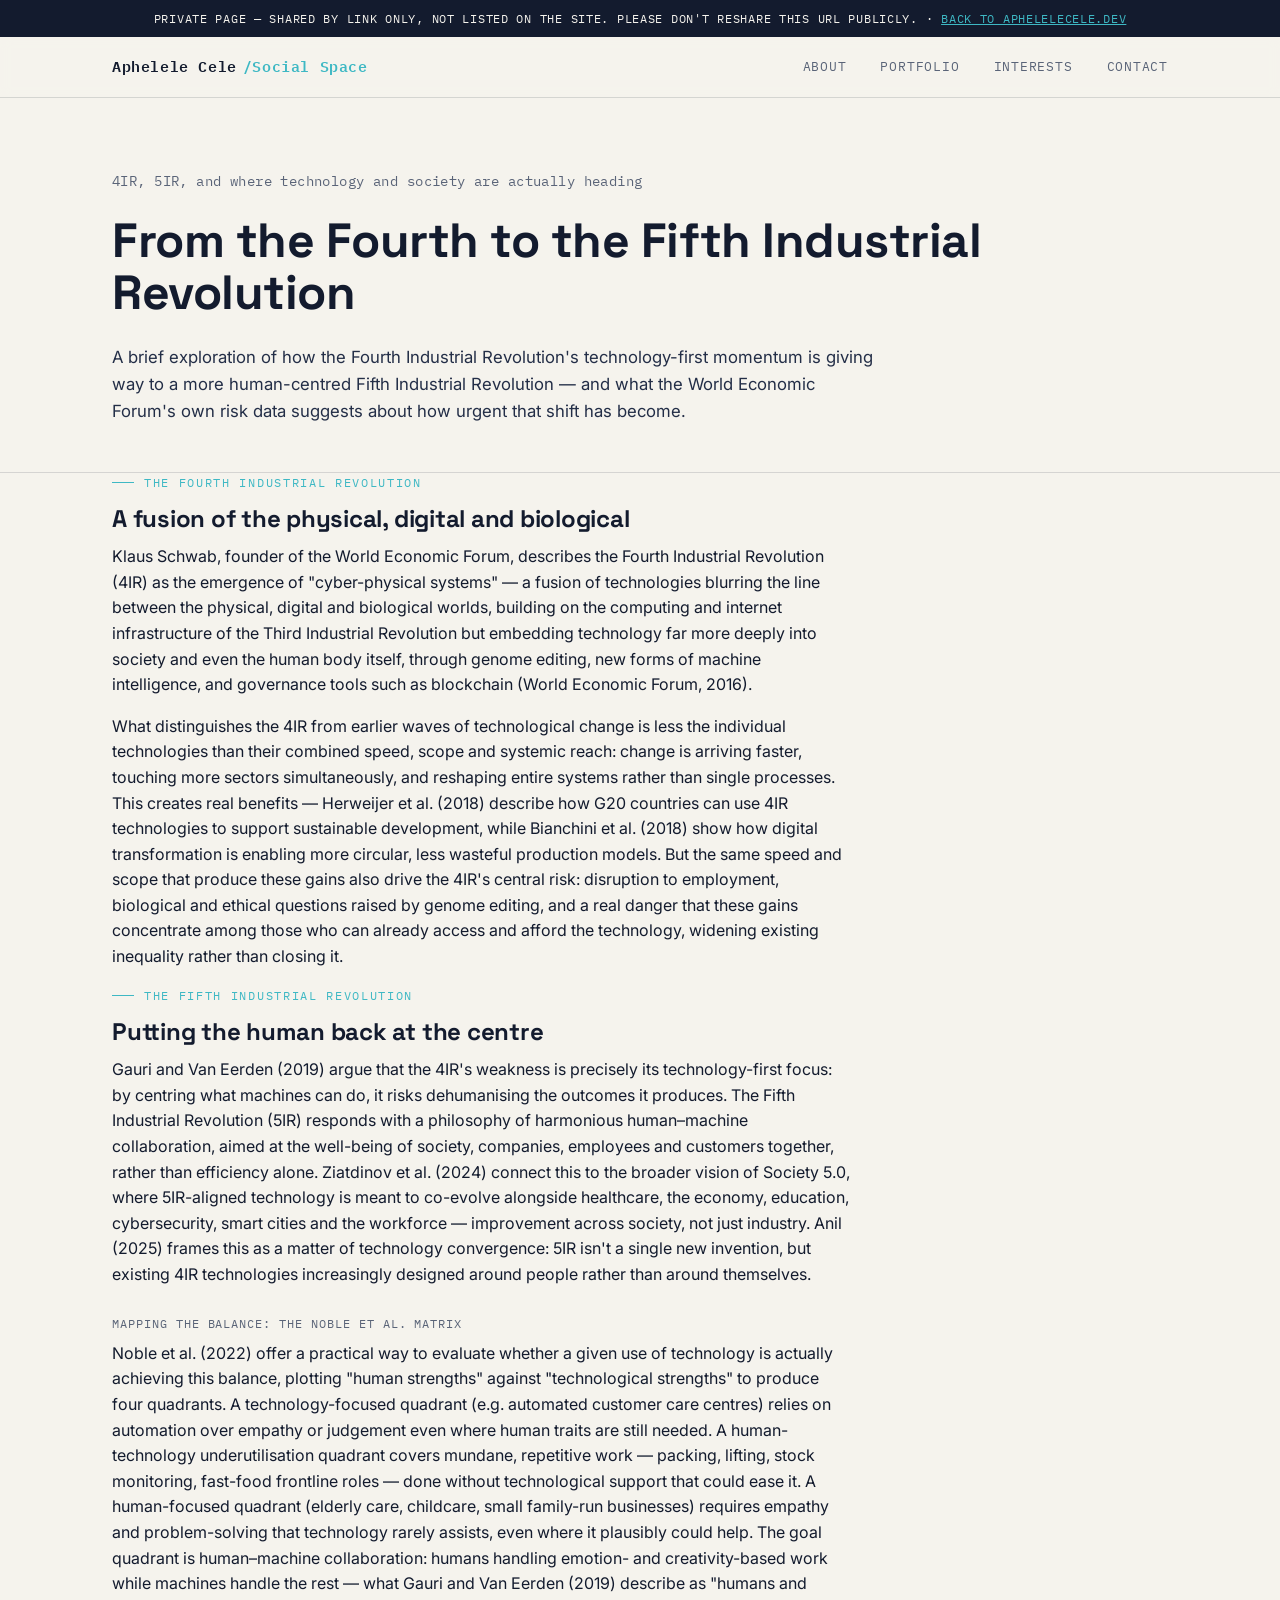
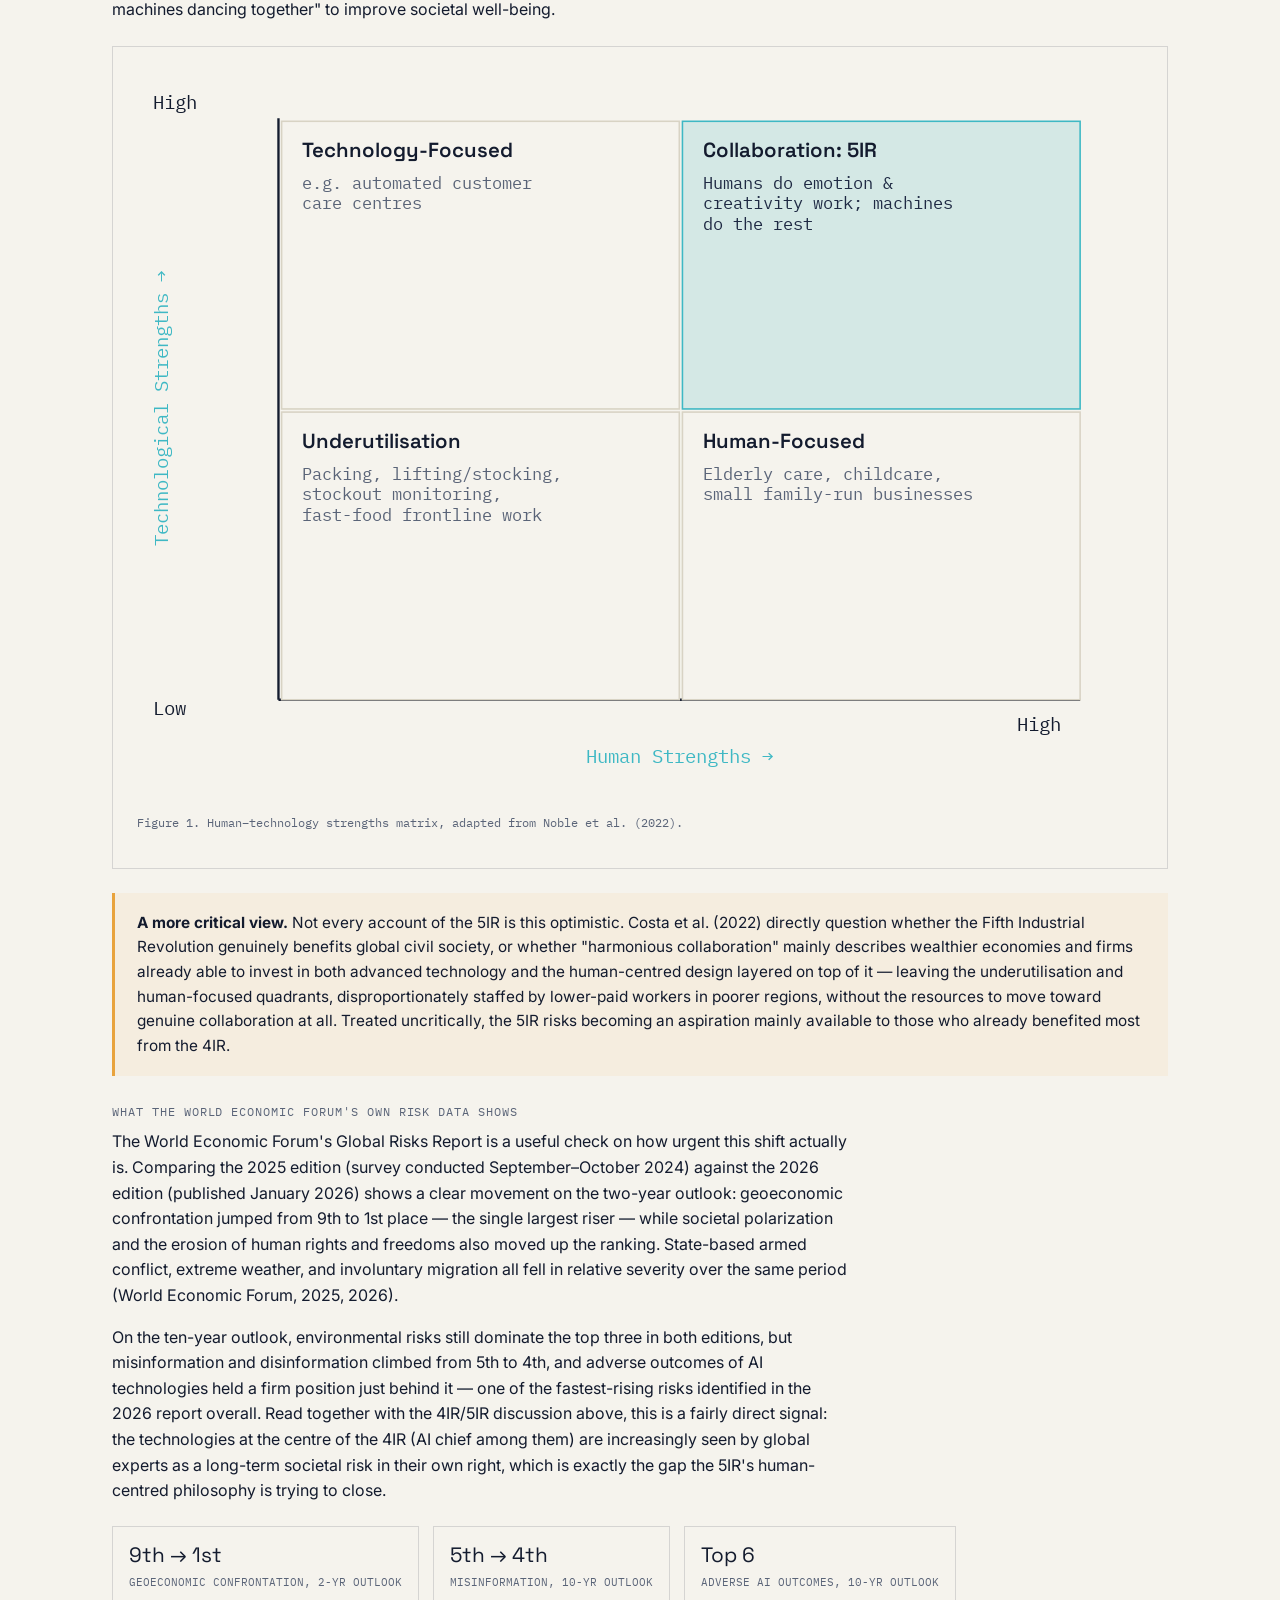
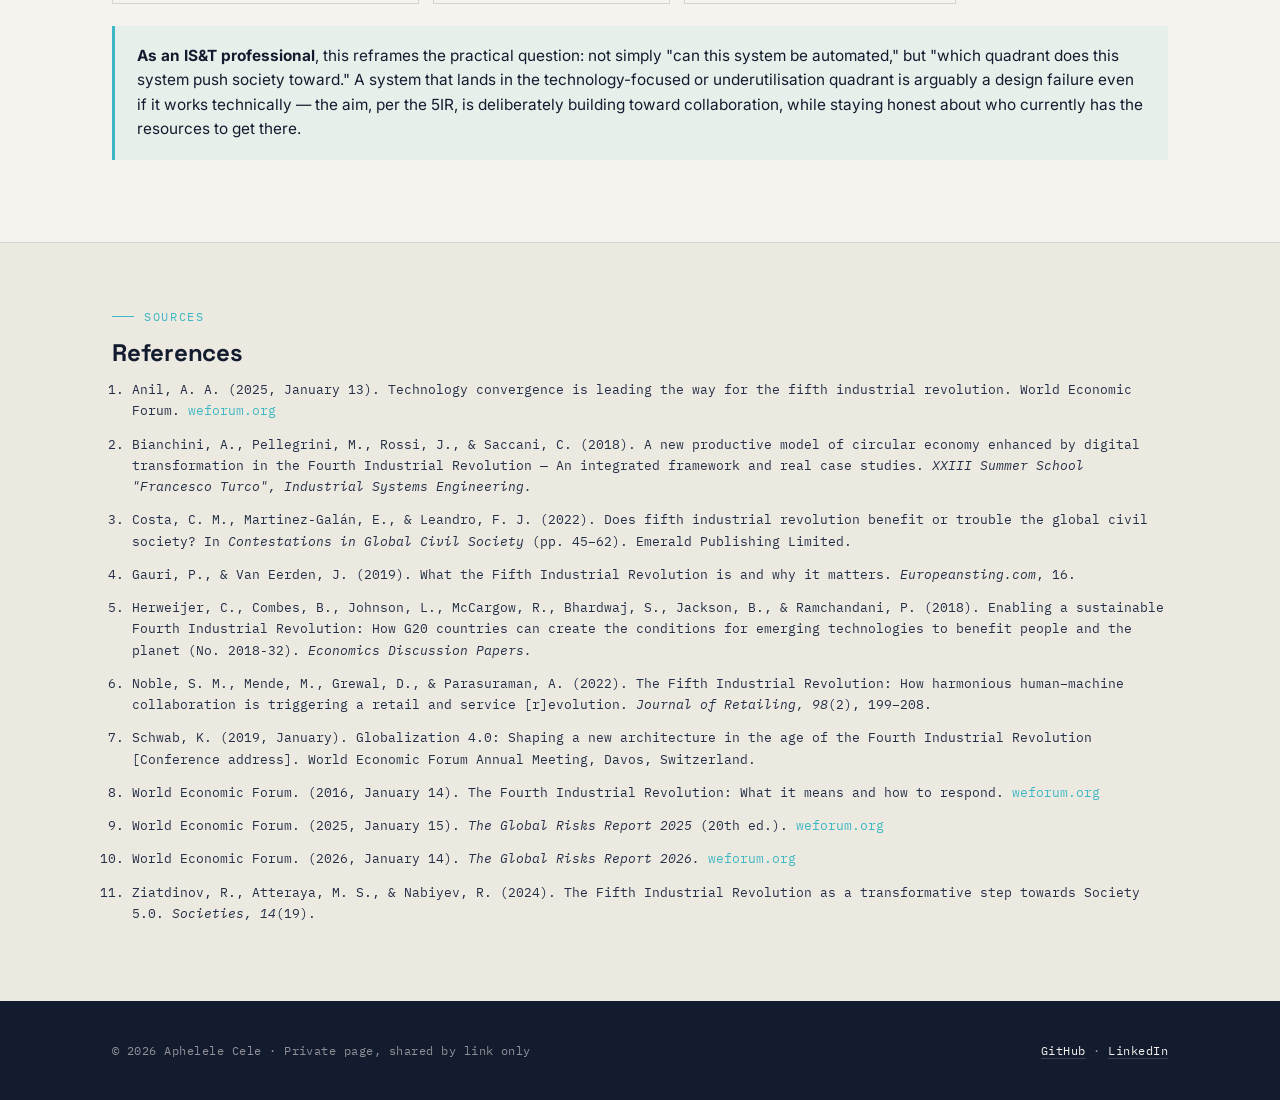
==== Blog 4IR-5IR.html @ 221867e5 "Rename Blog 4IR-5IR . html to Blog 4IR-5IR.html" ====
<!DOCTYPE html>
<html lang="en">
<head>
  <meta charset="UTF-8" />
  <meta name="viewport" content="width=device-width, initial-scale=1.0" />
  <title>From the Fourth to the Fifth Industrial Revolution — A Private Page | Aphelele Cele</title>
  <meta name="description" content="4IR and 5IR: characteristics, benefits, challenges, and a critical read of the WEF Global Risks Report. Private page — shared by link only." />

  <meta name="robots" content="noindex, nofollow, noarchive, nosnippet" />

  <link rel="preconnect" href="https://fonts.googleapis.com">
  <link href="https://fonts.googleapis.com/css2?family=Space+Grotesk:wght@500;600;700&family=Inter:wght@400;500;600&family=IBM+Plex+Mono:wght@400;500;600&display=swap" rel="stylesheet">
  <link rel="stylesheet" href="css/style.css">

  <style>
    .private-flag{ background: var(--ink); color: var(--paper); font-family: var(--mono); font-size: 12px; letter-spacing: .06em; text-transform: uppercase; text-align: center; padding: 9px 16px; }
    .private-flag a{ color: var(--cyan); text-decoration: underline; }
    .risk-box{ border-left: 3px solid var(--amber); background: rgba(232,163,61,0.08); padding: 18px 22px; margin: 18px 0; font-size: .96rem; }
    .za-box{ border-left: 3px solid var(--cyan); background: rgba(62,184,196,0.08); padding: 18px 22px; margin: 18px 0; font-size: .96rem; }
    .figure-wrap{ border: 1px solid var(--line); background: var(--paper); padding: 24px; margin: 24px 0; overflow-x:auto; }
    .figure-caption{ font-family: var(--mono); font-size: 11.5px; color: var(--slate); margin-top: 12px; }
    .mini-stats{ display:flex; flex-wrap:wrap; gap: 14px; margin: 22px 0; }
    .mini-stat{ border: 1px solid var(--line); padding: 12px 16px; min-width: 170px; background: var(--paper); }
    .mini-stat .num{ font-family: var(--display); font-size: 1.3rem; color: var(--ink); }
    .mini-stat .lbl{ font-family: var(--mono); font-size: 10.5px; color: var(--slate); text-transform: uppercase; margin-top: 2px; }
    .ref-list{ font-family: var(--mono); font-size: 12.5px; color: var(--ink-soft); line-height: 1.7; padding-left: 20px; }
    .ref-list li{ margin-bottom: 12px; }
    .ref-list a{ color: var(--cyan); word-break: break-all; }
    .trend-sub{ font-family: var(--mono); font-size: 12px; text-transform: uppercase; letter-spacing: .08em; color: var(--slate); margin: 26px 0 8px; }
  </style>
</head>
<body>

  <div class="private-flag">
    Private page — shared by link only, not listed on the site. Please don't reshare this URL publicly. &middot; <a href="index.html">Back to apheleleCele.dev</a>
  </div>

  <header class="site-header">
    <nav class="nav">
      <a href="index.html" class="logo">Aphelele Cele<span>/Social Space</span></a>
      <button class="nav-toggle" aria-label="Toggle navigation">
        <span></span><span></span><span></span>
      </button>
      <ul class="nav-links">
        <li><a href="index.html">About</a></li>
        <li><a href="portfolio.html">Portfolio</a></li>
        <li><a href="interests.html">Interests</a></li>
        <li><a href="contact.html">Contact</a></li>
      </ul>
    </nav>
  </header>

  <main>

    <section class="hero" style="padding-bottom:30px;">
      <div class="wrap" style="grid-template-columns:1fr; text-align:left;">
        <div>
          <p class="role">4IR, 5IR, and where technology and society are actually heading</p>
          <h1 style="font-size:clamp(2rem,4vw,3rem);">From the Fourth to the Fifth Industrial Revolution</h1>
          <p class="lede" style="max-width:70ch;">
            A brief exploration of how the Fourth Industrial Revolution's technology-first momentum is
            giving way to a more human-centred Fifth Industrial Revolution — and what the World Economic
            Forum's own risk data suggests about how urgent that shift has become.
          </p>
        </div>
      </div>
    </section>

    <section class="section" style="padding-top:0;">
      <div class="wrap">
        <div class="eyebrow">The Fourth Industrial Revolution</div>
        <h2 style="max-width:60ch;">A fusion of the physical, digital and biological</h2>
        <p style="max-width:74ch;">
          Klaus Schwab, founder of the World Economic Forum, describes the Fourth Industrial Revolution
          (4IR) as the emergence of "cyber-physical systems" — a fusion of technologies blurring the line
          between the physical, digital and biological worlds, building on the computing and internet
          infrastructure of the Third Industrial Revolution but embedding technology far more deeply into
          society and even the human body itself, through genome editing, new forms of machine intelligence,
          and governance tools such as blockchain (World Economic Forum, 2016).
        </p>
        <p style="max-width:74ch;">
          What distinguishes the 4IR from earlier waves of technological change is less the individual
          technologies than their combined speed, scope and systemic reach: change is arriving faster,
          touching more sectors simultaneously, and reshaping entire systems rather than single processes.
          This creates real benefits — Herweijer et al. (2018) describe how G20 countries can use 4IR
          technologies to support sustainable development, while Bianchini et al. (2018) show how digital
          transformation is enabling more circular, less wasteful production models. But the same speed and
          scope that produce these gains also drive the 4IR's central risk: disruption to employment,
          biological and ethical questions raised by genome editing, and a real danger that these gains
          concentrate among those who can already access and afford the technology, widening existing
          inequality rather than closing it.
        </p>

        <div class="eyebrow">The Fifth Industrial Revolution</div>
        <h2 style="max-width:60ch;">Putting the human back at the centre</h2>
        <p style="max-width:74ch;">
          Gauri and Van Eerden (2019) argue that the 4IR's weakness is precisely its technology-first focus:
          by centring what machines can do, it risks dehumanising the outcomes it produces. The Fifth
          Industrial Revolution (5IR) responds with a philosophy of harmonious human–machine collaboration,
          aimed at the well-being of society, companies, employees and customers together, rather than
          efficiency alone. Ziatdinov et al. (2024) connect this to the broader vision of Society 5.0, where
          5IR-aligned technology is meant to co-evolve alongside healthcare, the economy, education,
          cybersecurity, smart cities and the workforce — improvement across society, not just industry.
          Anil (2025) frames this as a matter of technology convergence: 5IR isn't a single new invention,
          but existing 4IR technologies increasingly designed around people rather than around themselves.
        </p>

        <div class="trend-sub">Mapping the balance: the Noble et al. matrix</div>
        <p style="max-width:74ch;">
          Noble et al. (2022) offer a practical way to evaluate whether a given use of technology is
          actually achieving this balance, plotting "human strengths" against "technological strengths" to
          produce four quadrants. A technology-focused quadrant (e.g. automated customer care centres) relies
          on automation over empathy or judgement even where human traits are still needed. A
          human-technology underutilisation quadrant covers mundane, repetitive work — packing, lifting,
          stock monitoring, fast-food frontline roles — done without technological support that could ease
          it. A human-focused quadrant (elderly care, childcare, small family-run businesses) requires
          empathy and problem-solving that technology rarely assists, even where it plausibly could help. The
          goal quadrant is human–machine collaboration: humans handling emotion- and creativity-based work
          while machines handle the rest — what Gauri and Van Eerden (2019) describe as "humans and machines
          dancing together" to improve societal well-being.
        </p>

        <div class="figure-wrap">
          <svg viewBox="0 0 640 460" xmlns="http://www.w3.org/2000/svg" role="img" aria-label="Noble et al. 2022 human-technology strengths matrix">
            <line x1="90" y1="30" x2="90" y2="400" stroke="#131B2E" stroke-width="1.5"/>
            <line x1="90" y1="400" x2="600" y2="400" stroke="#131B2E" stroke-width="1.5"/>
            <text x="10" y="24" font-family="IBM Plex Mono, monospace" font-size="12" fill="#131B2E">High</text>
            <text x="10" y="410" font-family="IBM Plex Mono, monospace" font-size="12" fill="#131B2E">Low</text>
            <text x="560" y="420" font-family="IBM Plex Mono, monospace" font-size="12" fill="#131B2E">High</text>
            <text x="345" y="440" font-family="IBM Plex Mono, monospace" font-size="12" fill="#3EB8C4" text-anchor="middle">Human Strengths →</text>
            <text x="-215" y="20" font-family="IBM Plex Mono, monospace" font-size="12" fill="#3EB8C4" transform="rotate(-90)" text-anchor="middle">Technological Strengths →</text>

            <rect x="92" y="32" width="253" height="183" fill="#F5F3ED" stroke="#D8D3C4"/>
            <text x="105" y="55" font-family="Space Grotesk, sans-serif" font-size="13" font-weight="600" fill="#131B2E">Technology-Focused</text>
            <text x="105" y="75" font-family="IBM Plex Mono, monospace" font-size="10.5" fill="#5A6478">e.g. automated customer</text>
            <text x="105" y="88" font-family="IBM Plex Mono, monospace" font-size="10.5" fill="#5A6478">care centres</text>

            <rect x="347" y="32" width="253" height="183" fill="#3EB8C4" fill-opacity="0.18" stroke="#3EB8C4"/>
            <text x="360" y="55" font-family="Space Grotesk, sans-serif" font-size="13" font-weight="600" fill="#131B2E">Collaboration: 5IR</text>
            <text x="360" y="75" font-family="IBM Plex Mono, monospace" font-size="10.5" fill="#1F2A44">Humans do emotion &amp;</text>
            <text x="360" y="88" font-family="IBM Plex Mono, monospace" font-size="10.5" fill="#1F2A44">creativity work; machines</text>
            <text x="360" y="101" font-family="IBM Plex Mono, monospace" font-size="10.5" fill="#1F2A44">do the rest</text>

            <rect x="92" y="217" width="253" height="183" fill="#F5F3ED" stroke="#D8D3C4"/>
            <text x="105" y="240" font-family="Space Grotesk, sans-serif" font-size="13" font-weight="600" fill="#131B2E">Underutilisation</text>
            <text x="105" y="260" font-family="IBM Plex Mono, monospace" font-size="10.5" fill="#5A6478">Packing, lifting/stocking,</text>
            <text x="105" y="273" font-family="IBM Plex Mono, monospace" font-size="10.5" fill="#5A6478">stockout monitoring,</text>
            <text x="105" y="286" font-family="IBM Plex Mono, monospace" font-size="10.5" fill="#5A6478">fast-food frontline work</text>

            <rect x="347" y="217" width="253" height="183" fill="#F5F3ED" stroke="#D8D3C4"/>
            <text x="360" y="240" font-family="Space Grotesk, sans-serif" font-size="13" font-weight="600" fill="#131B2E">Human-Focused</text>
            <text x="360" y="260" font-family="IBM Plex Mono, monospace" font-size="10.5" fill="#5A6478">Elderly care, childcare,</text>
            <text x="360" y="273" font-family="IBM Plex Mono, monospace" font-size="10.5" fill="#5A6478">small family-run businesses</text>
          </svg>
          <p class="figure-caption">Figure 1. Human–technology strengths matrix, adapted from Noble et al. (2022).</p>
        </div>

        <div class="risk-box">
          <strong>A more critical view.</strong> Not every account of the 5IR is this optimistic. Costa et
          al. (2022) directly question whether the Fifth Industrial Revolution genuinely benefits global
          civil society, or whether "harmonious collaboration" mainly describes wealthier economies and
          firms already able to invest in both advanced technology and the human-centred design layered on
          top of it — leaving the underutilisation and human-focused quadrants, disproportionately staffed by
          lower-paid workers in poorer regions, without the resources to move toward genuine collaboration at
          all. Treated uncritically, the 5IR risks becoming an aspiration mainly available to those who
          already benefited most from the 4IR.
        </div>

        <div class="trend-sub">What the World Economic Forum's own risk data shows</div>
        <p style="max-width:74ch;">
          The World Economic Forum's Global Risks Report is a useful check on how urgent this shift actually
          is. Comparing the 2025 edition (survey conducted September–October 2024) against the 2026 edition
          (published January 2026) shows a clear movement on the two-year outlook: geoeconomic confrontation
          jumped from 9th to 1st place — the single largest riser — while societal polarization and the
          erosion of human rights and freedoms also moved up the ranking. State-based armed conflict,
          extreme weather, and involuntary migration all fell in relative severity over the same period
          (World Economic Forum, 2025, 2026).
        </p>
        <p style="max-width:74ch;">
          On the ten-year outlook, environmental risks still dominate the top three in both editions, but
          misinformation and disinformation climbed from 5th to 4th, and adverse outcomes of AI technologies
          held a firm position just behind it — one of the fastest-rising risks identified in the 2026 report
          overall. Read together with the 4IR/5IR discussion above, this is a fairly direct signal: the
          technologies at the centre of the 4IR (AI chief among them) are increasingly seen by global experts
          as a long-term societal risk in their own right, which is exactly the gap the 5IR's human-centred
          philosophy is trying to close.
        </p>

        <div class="mini-stats">
          <div class="mini-stat"><div class="num">9th → 1st</div><div class="lbl">Geoeconomic confrontation, 2-yr outlook</div></div>
          <div class="mini-stat"><div class="num">5th → 4th</div><div class="lbl">Misinformation, 10-yr outlook</div></div>
          <div class="mini-stat"><div class="num">Top 6</div><div class="lbl">Adverse AI outcomes, 10-yr outlook</div></div>
        </div>

        <div class="za-box">
          <strong>As an IS&amp;T professional</strong>, this reframes the practical question: not simply
          "can this system be automated," but "which quadrant does this system push society toward." A
          system that lands in the technology-focused or underutilisation quadrant is arguably a design
          failure even if it works technically — the aim, per the 5IR, is deliberately building toward
          collaboration, while staying honest about who currently has the resources to get there.
        </div>
      </div>
    </section>

    <section class="section" id="references" style="background:var(--paper-dim);">
      <div class="wrap">
        <div class="eyebrow">Sources</div>
        <h2>References</h2>
        <ol class="ref-list">
          <li>Anil, A. A. (2025, January 13). Technology convergence is leading the way for the fifth industrial revolution. World Economic Forum. <a href="https://www.weforum.org/stories/2025/01/technology-convergence-is-leading-the-way-for-accelerated-innovation-in-emerging-technology-areas/" target="_blank" rel="noopener">weforum.org</a></li>
          <li>Bianchini, A., Pellegrini, M., Rossi, J., &amp; Saccani, C. (2018). A new productive model of circular economy enhanced by digital transformation in the Fourth Industrial Revolution — An integrated framework and real case studies. <em>XXIII Summer School "Francesco Turco", Industrial Systems Engineering.</em></li>
          <li>Costa, C. M., Martinez-Galán, E., &amp; Leandro, F. J. (2022). Does fifth industrial revolution benefit or trouble the global civil society? In <em>Contestations in Global Civil Society</em> (pp. 45–62). Emerald Publishing Limited.</li>
          <li>Gauri, P., &amp; Van Eerden, J. (2019). What the Fifth Industrial Revolution is and why it matters. <em>Europeansting.com</em>, 16.</li>
          <li>Herweijer, C., Combes, B., Johnson, L., McCargow, R., Bhardwaj, S., Jackson, B., &amp; Ramchandani, P. (2018). Enabling a sustainable Fourth Industrial Revolution: How G20 countries can create the conditions for emerging technologies to benefit people and the planet (No. 2018-32). <em>Economics Discussion Papers.</em></li>
          <li>Noble, S. M., Mende, M., Grewal, D., &amp; Parasuraman, A. (2022). The Fifth Industrial Revolution: How harmonious human–machine collaboration is triggering a retail and service [r]evolution. <em>Journal of Retailing, 98</em>(2), 199–208.</li>
          <li>Schwab, K. (2019, January). Globalization 4.0: Shaping a new architecture in the age of the Fourth Industrial Revolution [Conference address]. World Economic Forum Annual Meeting, Davos, Switzerland.</li>
          <li>World Economic Forum. (2016, January 14). The Fourth Industrial Revolution: What it means and how to respond. <a href="https://www.weforum.org/stories/2016/01/the-fourth-industrial-revolution-what-it-means-and-how-to-respond/" target="_blank" rel="noopener">weforum.org</a></li>
          <li>World Economic Forum. (2025, January 15). <em>The Global Risks Report 2025</em> (20th ed.). <a href="https://www.weforum.org/publications/global-risks-report-2025/" target="_blank" rel="noopener">weforum.org</a></li>
          <li>World Economic Forum. (2026, January 14). <em>The Global Risks Report 2026.</em> <a href="https://www.weforum.org/publications/global-risks-report-2026/" target="_blank" rel="noopener">weforum.org</a></li>
          <li>Ziatdinov, R., Atteraya, M. S., &amp; Nabiyev, R. (2024). The Fifth Industrial Revolution as a transformative step towards Society 5.0. <em>Societies, 14</em>(19).</li>
        </ol>
      </div>
    </section>

  </main>

  <footer class="site-footer">
    <div class="wrap">
      <span class="footer-mono">© 2026 Aphelele Cele · Private page, shared by link only</span>
      <span class="footer-mono"><a href="https://github.com/ApheleleCele" target="_blank" rel="noopener">GitHub</a> · <a href="https://www.linkedin.com/in/aphelele-cele-b87a442ba" target="_blank" rel="noopener">LinkedIn</a></span>
    </div>
  </footer>

  <script src="js/script.js"></script>
</body>
</html>
---- css/style.css ----
/* =========================================================
   Aphelele Cele — Portfolio
   Design tokens
   ========================================================= */
:root{
  --ink:        #131B2E;   /* primary dark - text & dark sections */
  --ink-soft:   #232E47;
  --paper:      #F5F3ED;   /* light background */
  --paper-dim:  #ECE9E0;
  --slate:      #5A6478;   /* muted text */
  --cyan:       #3EB8C4;   /* primary accent - systems / data */
  --amber:      #E8A33D;   /* secondary accent - achievements */
  --line:       rgba(19,27,46,0.14);
  --line-soft:  rgba(245,243,237,0.16);

  --display:    'Space Grotesk', sans-serif;
  --body:       'Inter', sans-serif;
  --mono:       'IBM Plex Mono', monospace;

  --maxw: 1120px;
  --radius: 2px;
}

*, *::before, *::after{ box-sizing: border-box; }

html{ scroll-behavior: smooth; }

body{
  margin:0;
  background: var(--paper);
  color: var(--ink);
  font-family: var(--body);
  font-size: 16px;
  line-height: 1.6;
  -webkit-font-smoothing: antialiased;
}

img{ max-width:100%; display:block; }

a{ color: inherit; text-decoration: none; }

h1,h2,h3,h4{
  font-family: var(--display);
  line-height: 1.1;
  margin: 0 0 .5em 0;
  letter-spacing: -0.01em;
}

p{ margin: 0 0 1em 0; }

.wrap{
  max-width: var(--maxw);
  margin: 0 auto;
  padding: 0 32px;
}

.eyebrow{
  font-family: var(--mono);
  font-size: 12px;
  letter-spacing: 0.14em;
  text-transform: uppercase;
  color: var(--cyan);
  display:flex;
  align-items:center;
  gap:10px;
  margin-bottom: 14px;
}
.eyebrow::before{
  content:"";
  width: 22px;
  height: 1px;
  background: var(--cyan);
  display:inline-block;
}

/* Visible keyboard focus everywhere */
a:focus-visible, button:focus-visible, input:focus-visible, textarea:focus-visible{
  outline: 2px solid var(--cyan);
  outline-offset: 3px;
}

@media (prefers-reduced-motion: reduce){
  *{ animation-duration: 0.001ms !important; transition-duration: 0.001ms !important; scroll-behavior:auto !important;}
}

/* =========================================================
   Navigation
   ========================================================= */
.site-header{
  position: sticky;
  top:0;
  z-index: 50;
  background: rgba(245,243,237,0.92);
  backdrop-filter: blur(6px);
  border-bottom: 1px solid var(--line);
}
.nav{
  display:flex;
  align-items:center;
  justify-content: space-between;
  padding: 18px 32px;
  max-width: var(--maxw);
  margin: 0 auto;
}
.logo{
  font-family: var(--mono);
  font-weight: 600;
  font-size: 15px;
  letter-spacing: 0.04em;
  display:flex;
  align-items:baseline;
  gap:6px;
}
.logo span{ color: var(--cyan); }

.nav-links{
  display:flex;
  gap: 34px;
  list-style:none;
  margin:0; padding:0;
  font-family: var(--mono);
  font-size: 13px;
  letter-spacing: 0.06em;
  text-transform: uppercase;
}
.nav-links a{
  position: relative;
  padding-bottom: 4px;
  color: var(--slate);
  transition: color .2s ease;
}
.nav-links a:hover{ color: var(--ink); }
.nav-links a.active{ color: var(--ink); }
.nav-links a.active::after{
  content:"";
  position:absolute;
  left:0; right:0; bottom:-1px;
  height:2px;
  background: var(--cyan);
}

.nav-toggle{
  display:none;
  background:none;
  border:none;
  cursor:pointer;
  padding:6px;
}
.nav-toggle span{
  display:block;
  width:22px;
  height:2px;
  background:var(--ink);
  margin:5px 0;
}

@media (max-width: 760px){
  .nav-toggle{ display:block; }
  .nav-links{
    position:absolute;
    top:100%; left:0; right:0;
    background: var(--paper);
    border-bottom: 1px solid var(--line);
    flex-direction: column;
    gap:0;
    display:none;
  }
  .nav-links.open{ display:flex; }
  .nav-links li{ border-top:1px solid var(--line); }
  .nav-links a{ display:block; padding: 16px 32px; }
}

/* =========================================================
   Buttons
   ========================================================= */
.btn{
  display:inline-flex;
  align-items:center;
  gap:10px;
  font-family: var(--mono);
  font-size: 13px;
  letter-spacing: 0.04em;
  text-transform: uppercase;
  padding: 13px 22px;
  border: 1px solid var(--ink);
  border-radius: var(--radius);
  transition: background .2s ease, color .2s ease, transform .15s ease;
}
.btn-primary{
  background: var(--ink);
  color: var(--paper);
}
.btn-primary:hover{ background: var(--cyan); border-color: var(--cyan); color: var(--ink); transform: translateY(-1px);}
.btn-ghost{
  background: transparent;
  color: var(--ink);
}
.btn-ghost:hover{ background: var(--ink); color: var(--paper); }

/* =========================================================
   Hero (About page)
   ========================================================= */
.hero{
  padding: 72px 0 64px;
  border-bottom: 1px solid var(--line);
}
.hero .wrap{
  display:grid;
  grid-template-columns: 1.15fr 0.85fr;
  gap: 56px;
  align-items:center;
}
.hero h1{
  font-size: clamp(2.4rem, 4.4vw, 3.6rem);
}
.hero .role{
  font-family: var(--mono);
  font-size: 14px;
  color: var(--slate);
  letter-spacing: 0.03em;
  margin-bottom: 22px;
}
.hero .lede{
  max-width: 46ch;
  color: var(--ink-soft);
  font-size: 1.05rem;
}
.hero .cta-row{
  display:flex;
  gap:16px;
  margin-top: 28px;
  flex-wrap: wrap;
}

/* Photo placeholder frames — swap the div content for an <img> tag */
.photo-frame{
  border: 1.5px dashed var(--slate);
  border-radius: var(--radius);
  background: var(--paper-dim);
  display:flex;
  align-items:center;
  justify-content:center;
  text-align:center;
  color: var(--slate);
  font-family: var(--mono);
  font-size: 12px;
  letter-spacing: 0.03em;
  padding: 20px;
  position:relative;
  overflow:hidden;
}
.photo-frame::before{
  content: "◇";
  display:block;
  font-size: 20px;
  color: var(--cyan);
  margin-bottom: 8px;
}
.photo-frame.filled{ border-style: solid; padding:0; }
.photo-frame.filled::before{ display:none; }

.hero .photo-frame{ aspect-ratio: 4/5; width: 100%; }

/* =========================================================
   Leadership path — signature timeline element
   ========================================================= */
.path{
  padding: 64px 0;
  border-bottom: 1px solid var(--line);
}
.path-track{
  display:grid;
  grid-template-columns: repeat(3, 1fr);
  gap: 0;
  position:relative;
  margin-top: 40px;
}
.path-track::before{
  content:"";
  position:absolute;
  top: 9px;
  left: 8%;
  right: 8%;
  height: 1px;
  background: var(--line);
  z-index:0;
}
.path-step{ position:relative; padding-right: 24px; }
.path-dot{
  width: 18px; height: 18px;
  border-radius: 50%;
  background: var(--paper);
  border: 2px solid var(--ink);
  margin-bottom: 18px;
  position:relative;
  z-index:1;
}
.path-step:last-child .path-dot{ background: var(--cyan); border-color: var(--cyan); }
.path-year{
  font-family: var(--mono);
  font-size: 12px;
  color: var(--cyan);
  letter-spacing: 0.06em;
  margin-bottom: 6px;
}
.path-step h3{ font-size: 1.05rem; margin-bottom: 4px; }
.path-step p{ color: var(--slate); font-size: 0.92rem; max-width: 30ch; }

@media (max-width: 760px){
  .path-track{ grid-template-columns: 1fr; gap: 32px; }
  .path-track::before{ display:none; }
}

/* =========================================================
   Generic sections
   ========================================================= */
.section{ padding: 64px 0; border-bottom: 1px solid var(--line); }
.section:last-of-type{ border-bottom:none; }
.section-head{ max-width: 62ch; margin-bottom: 36px; }
.section-head h2{ font-size: clamp(1.6rem, 3vw, 2.2rem); }
.section-head .lede{ color: var(--slate); }

.two-col{
  display:grid;
  grid-template-columns: 1.3fr 0.7fr;
  gap: 48px;
  align-items:start;
}
@media (max-width: 800px){ .two-col{ grid-template-columns: 1fr; } }

/* Achievement stat cards */
.stats-grid{
  display:grid;
  grid-template-columns: repeat(4, 1fr);
  gap: 1px;
  background: var(--line);
  border: 1px solid var(--line);
}
.stat-card{
  background: var(--paper);
  padding: 26px 22px;
}
.stat-num{
  font-family: var(--display);
  font-size: 2rem;
  color: var(--ink);
}
.stat-num .unit{ color: var(--amber); font-size: 1.1rem; }
.stat-label{
  font-family: var(--mono);
  font-size: 11.5px;
  color: var(--slate);
  letter-spacing: 0.04em;
  text-transform: uppercase;
  margin-top: 6px;
}
@media (max-width: 800px){ .stats-grid{ grid-template-columns: repeat(2,1fr); } }

/* Tags */
.tag-row{ display:flex; flex-wrap:wrap; gap: 10px; }
.tag{
  font-family: var(--mono);
  font-size: 12px;
  letter-spacing: 0.03em;
  padding: 7px 13px;
  border: 1px solid var(--line);
  border-radius: 999px;
  color: var(--ink-soft);
  background: var(--paper-dim);
}

/* Photo gallery grid (About page) */
.gallery-grid{
  display:grid;
  grid-template-columns: repeat(4, 1fr);
  gap: 14px;
}
.gallery-grid .photo-frame{ aspect-ratio: 1/1; font-size: 11px; }
@media (max-width: 760px){ .gallery-grid{ grid-template-columns: repeat(2,1fr); } }

/* =========================================================
   Portfolio page — project cards
   ========================================================= */
.project-grid{
  display:grid;
  grid-template-columns: repeat(2, 1fr);
  gap: 28px;
}
@media (max-width: 800px){ .project-grid{ grid-template-columns: 1fr; } }

.project-card{
  border: 1px solid var(--line);
  background: var(--paper);
  transition: transform .2s ease, box-shadow .2s ease;
}
.project-card:hover{ transform: translateY(-3px); box-shadow: 0 14px 28px rgba(19,27,46,0.08); }
.project-thumb{ height: 190px; }
.project-thumb .photo-frame{ height:100%; border-radius:0; border-width:0 0 1px 0; border-style:dashed; }
    .project-thumb img {
        width: 100%;
        height: 100%;
        object-fit: cover;
        display: block;
    }
.project-body{ padding: 24px; }
.project-tag{
  font-family: var(--mono);
  font-size: 11px;
  color: var(--cyan);
  text-transform: uppercase;
  letter-spacing: 0.08em;
  margin-bottom: 10px;
}
.project-body h3{ font-size: 1.2rem; margin-bottom: 8px; }
.project-body p{ color: var(--slate); font-size: 0.95rem; }
.project-link{
  font-family: var(--mono);
  font-size: 12.5px;
  color: var(--ink);
  border-bottom: 1px solid var(--ink);
  padding-bottom: 2px;
}
.project-link:hover{ color: var(--cyan); border-color: var(--cyan); }

/* =========================================================
   Interests page
   ========================================================= */
.interest-list{
  display:grid;
  grid-template-columns: repeat(2,1fr);
  gap: 20px;
}
@media (max-width: 760px){ .interest-list{ grid-template-columns: 1fr; } }
.interest-item{
  border-left: 2px solid var(--cyan);
  padding: 4px 0 4px 20px;
}
.interest-item h3{ font-size: 1.05rem; margin-bottom: 6px; }
.interest-item p{ color: var(--slate); font-size: 0.93rem; margin-bottom:0; }

.role-list{ list-style:none; margin:0; padding:0; }
.role-list li{
  display:flex; justify-content:space-between; gap: 20px;
  padding: 18px 0;
  border-bottom: 1px solid var(--line);
}
.role-list li:first-child{ border-top: 1px solid var(--line); }
.role-title{ font-weight: 600; }
.role-meta{ color: var(--slate); font-size: 0.9rem; }
.role-org{
  font-family: var(--mono);
  font-size: 12px;
  color: var(--slate);
  text-align:right;
  white-space: nowrap;
}

/* =========================================================
   Contact page
   ========================================================= */
.contact-grid{
  display:grid;
  grid-template-columns: 0.9fr 1.1fr;
  gap: 56px;
}
@media (max-width: 800px){ .contact-grid{ grid-template-columns: 1fr; } }

.contact-card{
  display:flex;
  align-items:center;
  gap:16px;
  padding: 18px 0;
  border-bottom: 1px solid var(--line);
}
.contact-card:first-child{ border-top: 1px solid var(--line); }
.contact-icon{
  font-family: var(--mono);
  font-size: 13px;
  color: var(--cyan);
  width: 68px;
  flex-shrink:0;
  text-transform: uppercase;
  letter-spacing: 0.06em;
}
.contact-value{ font-size: 1rem; }
.contact-value a:hover{ color: var(--cyan); }

form.contact-form{ display:flex; flex-direction:column; gap:18px; }
.field label{
  display:block;
  font-family: var(--mono);
  font-size: 11.5px;
  text-transform: uppercase;
  letter-spacing: 0.06em;
  color: var(--slate);
  margin-bottom: 8px;
}
.field input, .field textarea{
  width:100%;
  border: 1px solid var(--line);
  background: var(--paper);
  padding: 13px 14px;
  font-family: var(--body);
  font-size: 15px;
  color: var(--ink);
  border-radius: var(--radius);
}
.field input:focus, .field textarea:focus{ border-color: var(--cyan); }
.field textarea{ resize: vertical; min-height: 130px; }
.form-note{ font-size: 0.85rem; color: var(--slate); }

/* =========================================================
   Footer
   ========================================================= */
.site-footer{
  background: var(--ink);
  color: var(--paper);
  padding: 40px 0;
}
.site-footer .wrap{
  display:flex;
  justify-content: space-between;
  align-items:center;
  flex-wrap:wrap;
  gap: 16px;
}
.site-footer a{ color: var(--paper); border-bottom: 1px solid var(--line-soft); }
.site-footer a:hover{ color: var(--cyan); border-color: var(--cyan); }
.footer-mono{
  font-family: var(--mono);
  font-size: 12px;
  color: rgba(245,243,237,0.55);
  letter-spacing: 0.04em;
}
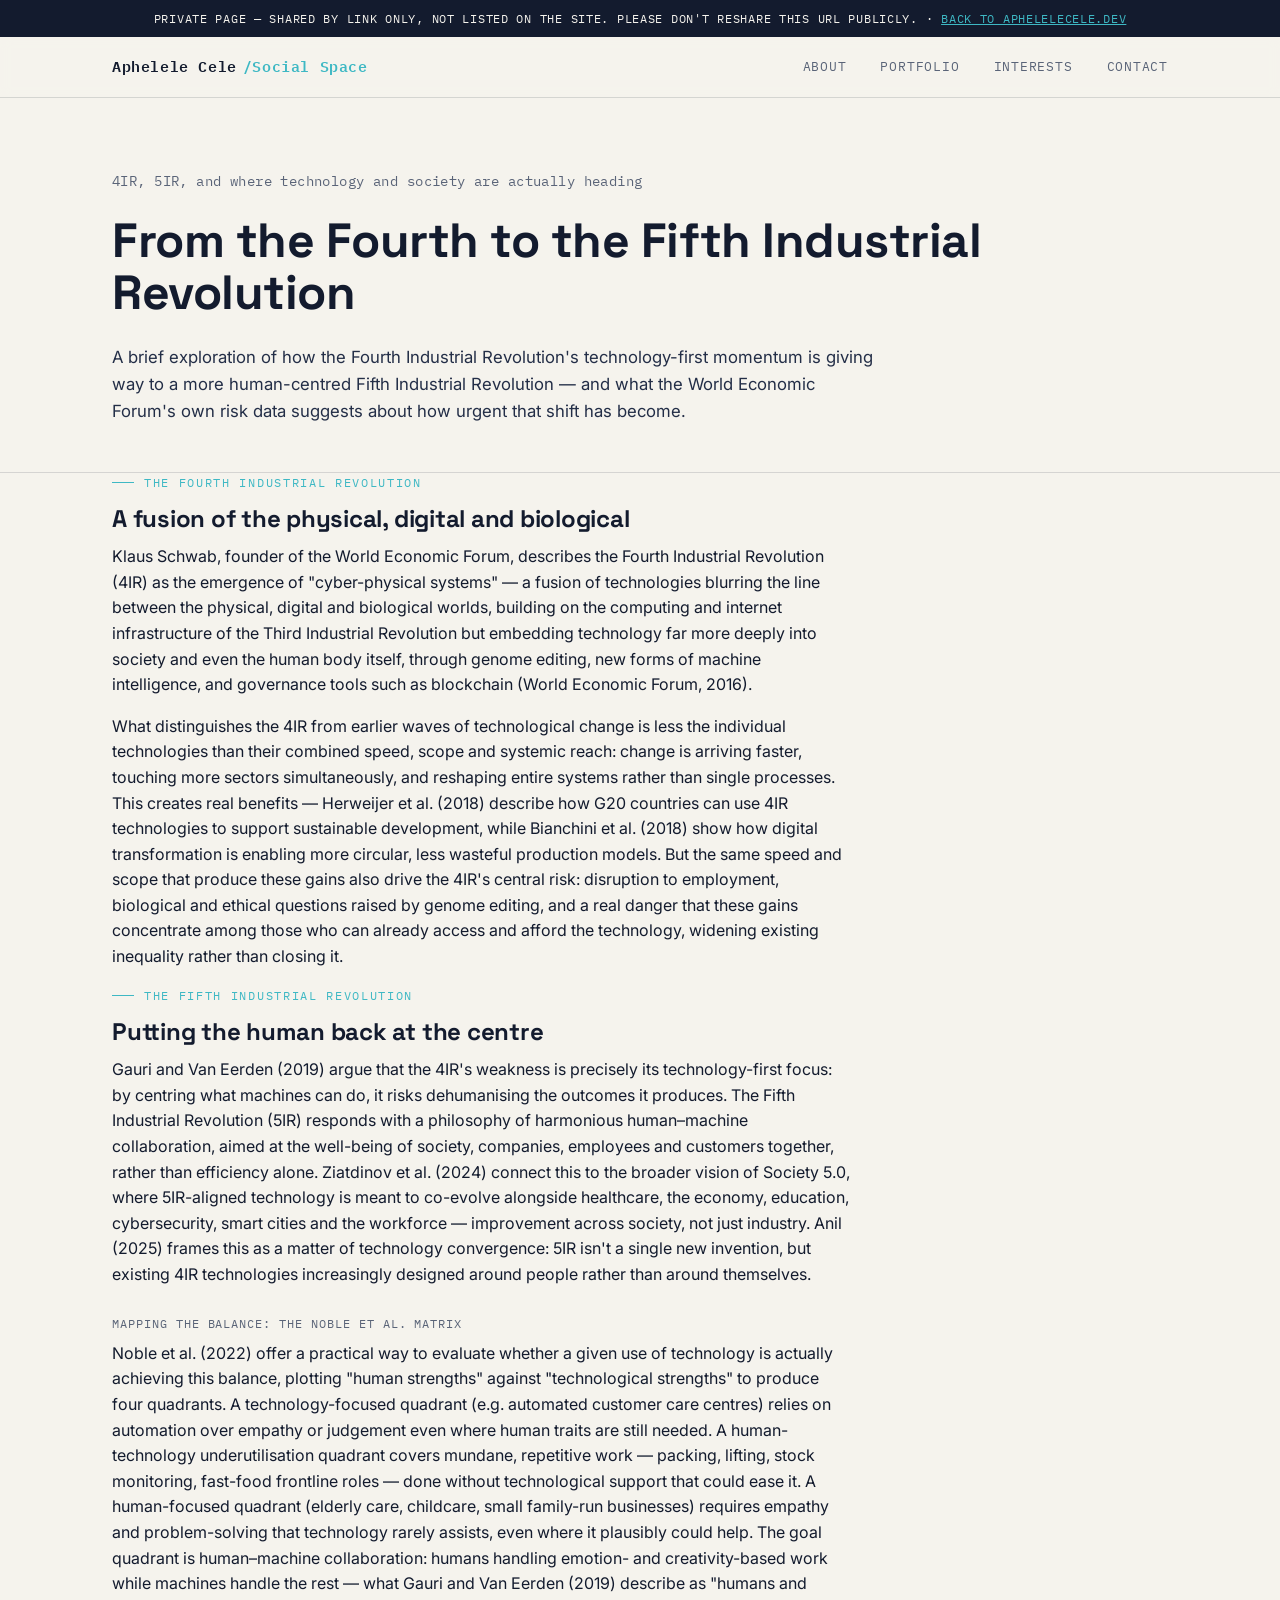
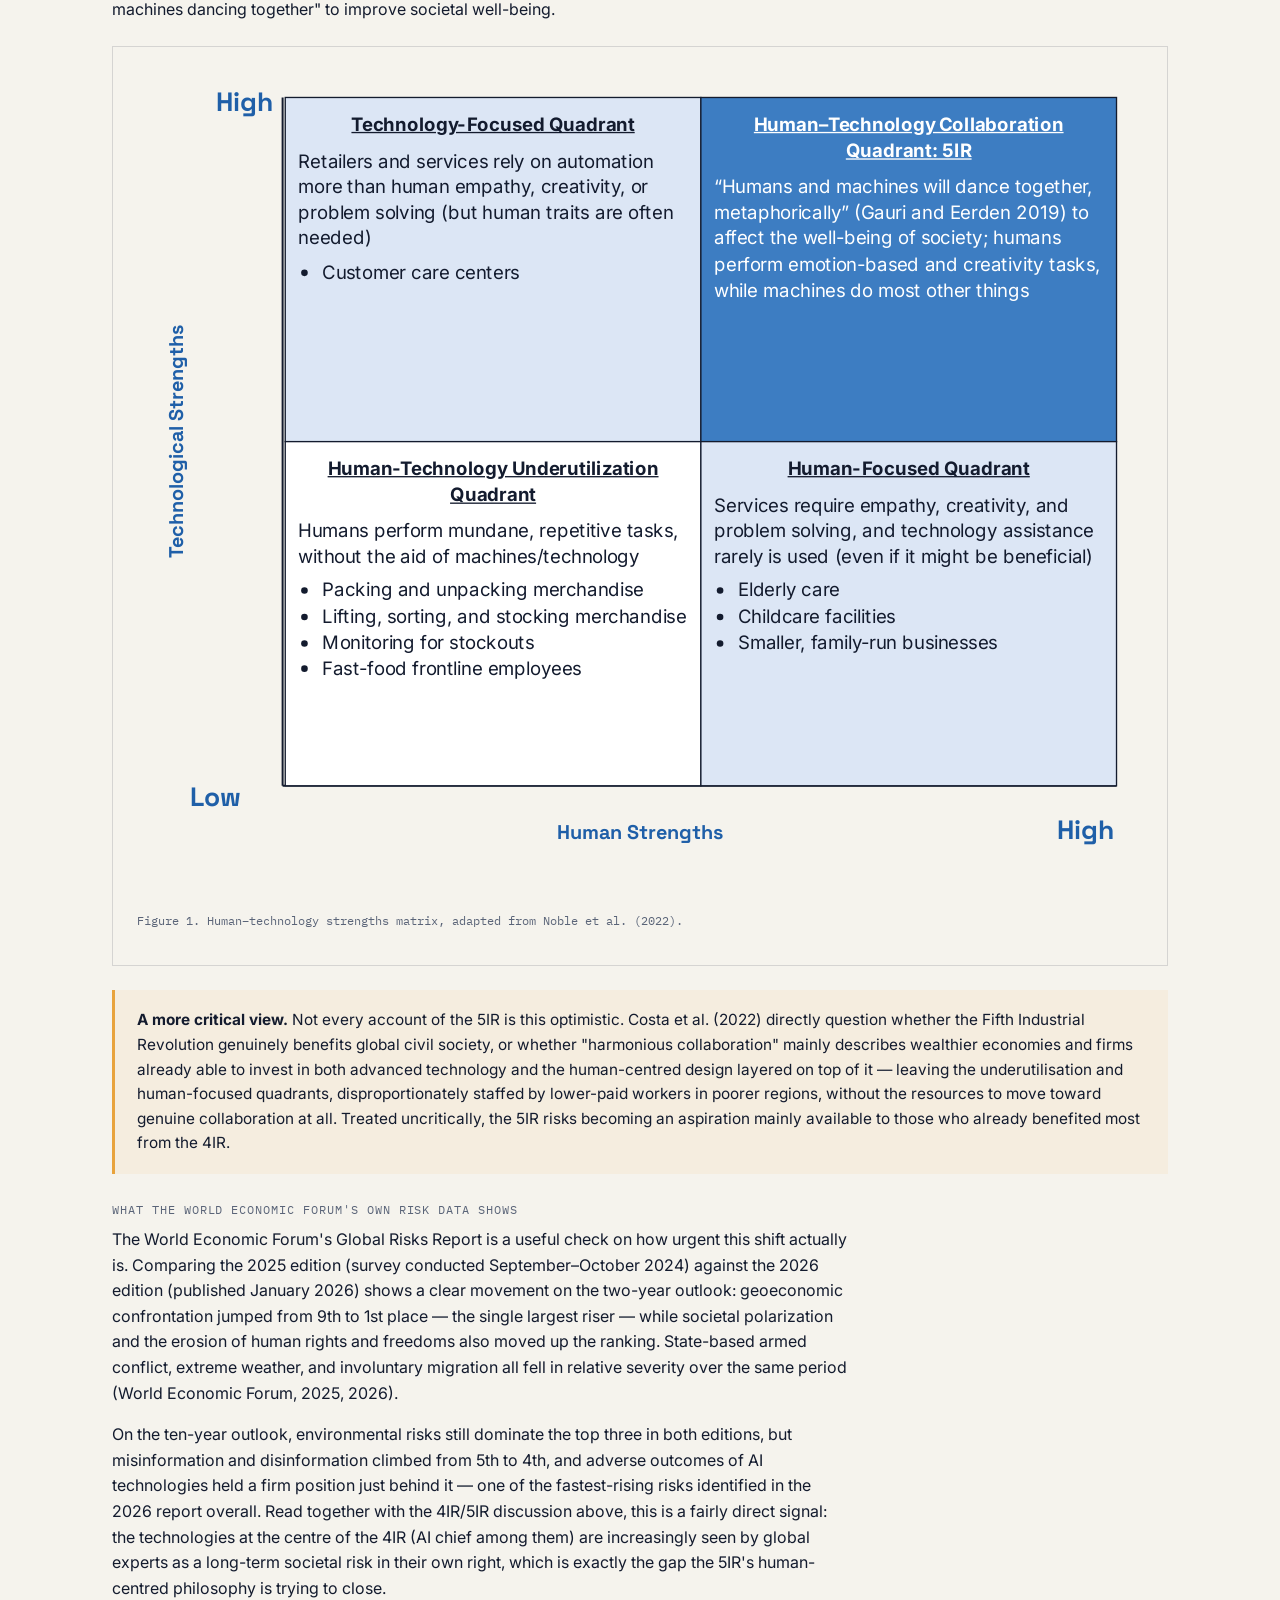
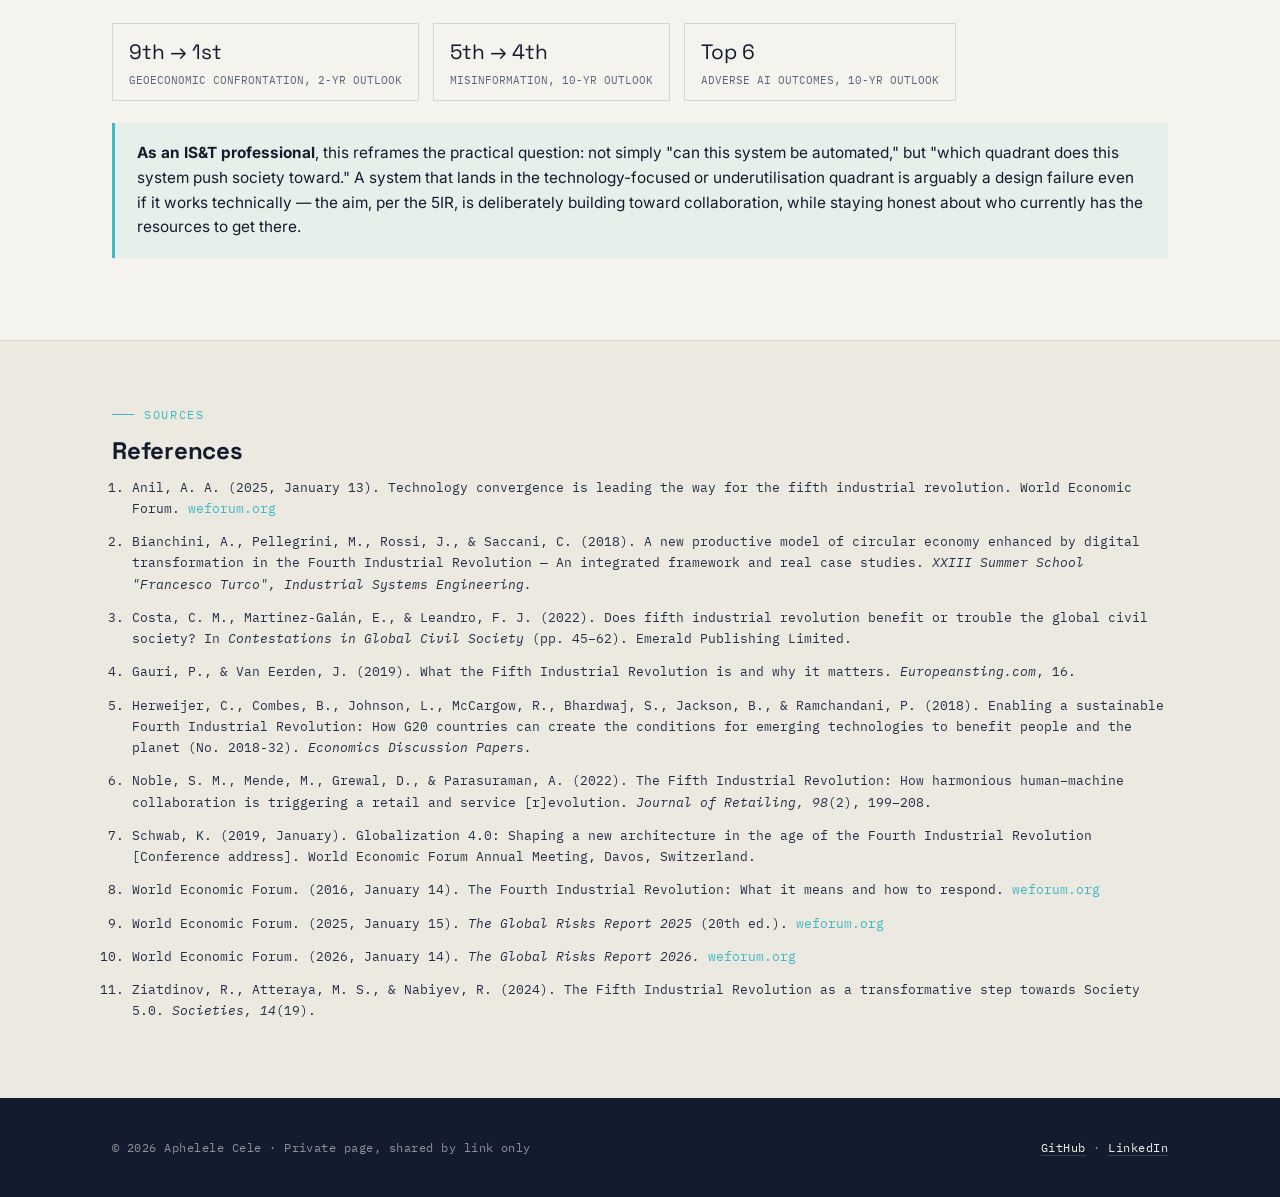
==== commit 045a9816: "Revise human-technology strengths matrix in HTML Updated the human-technology strengths matrix SVG t" ====
--- a/Blog 4IR-5IR.html
+++ b/Blog 4IR-5IR.html
@@ -120,40 +120,75 @@
           dancing together" to improve societal well-being.
         </p>
 
-        <div class="figure-wrap">
-          <svg viewBox="0 0 640 460" xmlns="http://www.w3.org/2000/svg" role="img" aria-label="Noble et al. 2022 human-technology strengths matrix">
-            <line x1="90" y1="30" x2="90" y2="400" stroke="#131B2E" stroke-width="1.5"/>
-            <line x1="90" y1="400" x2="600" y2="400" stroke="#131B2E" stroke-width="1.5"/>
-            <text x="10" y="24" font-family="IBM Plex Mono, monospace" font-size="12" fill="#131B2E">High</text>
-            <text x="10" y="410" font-family="IBM Plex Mono, monospace" font-size="12" fill="#131B2E">Low</text>
-            <text x="560" y="420" font-family="IBM Plex Mono, monospace" font-size="12" fill="#131B2E">High</text>
-            <text x="345" y="440" font-family="IBM Plex Mono, monospace" font-size="12" fill="#3EB8C4" text-anchor="middle">Human Strengths →</text>
-            <text x="-215" y="20" font-family="IBM Plex Mono, monospace" font-size="12" fill="#3EB8C4" transform="rotate(-90)" text-anchor="middle">Technological Strengths →</text>
-
-            <rect x="92" y="32" width="253" height="183" fill="#F5F3ED" stroke="#D8D3C4"/>
-            <text x="105" y="55" font-family="Space Grotesk, sans-serif" font-size="13" font-weight="600" fill="#131B2E">Technology-Focused</text>
-            <text x="105" y="75" font-family="IBM Plex Mono, monospace" font-size="10.5" fill="#5A6478">e.g. automated customer</text>
-            <text x="105" y="88" font-family="IBM Plex Mono, monospace" font-size="10.5" fill="#5A6478">care centres</text>
-
-            <rect x="347" y="32" width="253" height="183" fill="#3EB8C4" fill-opacity="0.18" stroke="#3EB8C4"/>
-            <text x="360" y="55" font-family="Space Grotesk, sans-serif" font-size="13" font-weight="600" fill="#131B2E">Collaboration: 5IR</text>
-            <text x="360" y="75" font-family="IBM Plex Mono, monospace" font-size="10.5" fill="#1F2A44">Humans do emotion &amp;</text>
-            <text x="360" y="88" font-family="IBM Plex Mono, monospace" font-size="10.5" fill="#1F2A44">creativity work; machines</text>
-            <text x="360" y="101" font-family="IBM Plex Mono, monospace" font-size="10.5" fill="#1F2A44">do the rest</text>
-
-            <rect x="92" y="217" width="253" height="183" fill="#F5F3ED" stroke="#D8D3C4"/>
-            <text x="105" y="240" font-family="Space Grotesk, sans-serif" font-size="13" font-weight="600" fill="#131B2E">Underutilisation</text>
-            <text x="105" y="260" font-family="IBM Plex Mono, monospace" font-size="10.5" fill="#5A6478">Packing, lifting/stocking,</text>
-            <text x="105" y="273" font-family="IBM Plex Mono, monospace" font-size="10.5" fill="#5A6478">stockout monitoring,</text>
-            <text x="105" y="286" font-family="IBM Plex Mono, monospace" font-size="10.5" fill="#5A6478">fast-food frontline work</text>
-
-            <rect x="347" y="217" width="253" height="183" fill="#F5F3ED" stroke="#D8D3C4"/>
-            <text x="360" y="240" font-family="Space Grotesk, sans-serif" font-size="13" font-weight="600" fill="#131B2E">Human-Focused</text>
-            <text x="360" y="260" font-family="IBM Plex Mono, monospace" font-size="10.5" fill="#5A6478">Elderly care, childcare,</text>
-            <text x="360" y="273" font-family="IBM Plex Mono, monospace" font-size="10.5" fill="#5A6478">small family-run businesses</text>
-          </svg>
-          <p class="figure-caption">Figure 1. Human–technology strengths matrix, adapted from Noble et al. (2022).</p>
-        </div>
+       <div class="figure-wrap">
+  <svg viewBox="0 0 760 620" xmlns="http://www.w3.org/2000/svg" role="img" aria-label="Human-technology strengths matrix, adapted from Noble et al. 2022">
+    <!-- Axes -->
+    <line x1="110" y1="20" x2="110" y2="540" stroke="#131B2E" stroke-width="1.5"/>
+    <line x1="110" y1="540" x2="740" y2="540" stroke="#131B2E" stroke-width="1.5"/>
+    <text x="60" y="30" font-family="Space Grotesk, sans-serif" font-size="20" font-weight="700" fill="#1F5FA8">High</text>
+    <text x="40" y="555" font-family="Space Grotesk, sans-serif" font-size="20" font-weight="700" fill="#1F5FA8">Low</text>
+    <text x="695" y="580" font-family="Space Grotesk, sans-serif" font-size="20" font-weight="700" fill="#1F5FA8">High</text>
+    <text x="380" y="580" font-family="Space Grotesk, sans-serif" font-size="15" font-weight="700" fill="#1F5FA8" text-anchor="middle">Human Strengths</text>
+    <text x="-280" y="35" font-family="Space Grotesk, sans-serif" font-size="15" font-weight="700" fill="#1F5FA8" transform="rotate(-90)" text-anchor="middle">Technological Strengths</text>
+
+    <!-- Quadrant boxes -->
+    <!-- Top-left: Technology-Focused -->
+    <rect x="112" y="20" width="314" height="260" fill="#DCE6F5" stroke="#131B2E"/>
+    <!-- Top-right: 5IR Collaboration -->
+    <rect x="426" y="20" width="314" height="260" fill="#3D7DC2" stroke="#131B2E"/>
+    <!-- Bottom-left: Underutilization -->
+    <rect x="112" y="280" width="314" height="260" fill="#FFFFFF" stroke="#131B2E"/>
+    <!-- Bottom-right: Human-Focused -->
+    <rect x="426" y="280" width="314" height="260" fill="#DCE6F5" stroke="#131B2E"/>
+
+    <!-- Top-left text -->
+    <foreignObject x="122" y="30" width="294" height="240">
+      <div xmlns="http://www.w3.org/1999/xhtml" style="font-family: Inter, sans-serif; font-size: 14px; color:#131B2E; line-height:1.4;">
+        <div style="text-align:center; font-weight:700; text-decoration:underline; margin-bottom:8px;">Technology-Focused Quadrant</div>
+        <div>Retailers and services rely on automation more than human empathy, creativity, or problem solving (but human traits are often needed)</div>
+        <ul style="margin:6px 0 0 18px; padding:0;">
+          <li>Customer care centers</li>
+        </ul>
+      </div>
+    </foreignObject>
+
+    <!-- Top-right text -->
+    <foreignObject x="436" y="30" width="294" height="240">
+      <div xmlns="http://www.w3.org/1999/xhtml" style="font-family: Inter, sans-serif; font-size: 14px; color:#FFFFFF; line-height:1.4;">
+        <div style="text-align:center; font-weight:700; text-decoration:underline; margin-bottom:8px;">Human–Technology Collaboration Quadrant: 5IR</div>
+        <div>&ldquo;Humans and machines will dance together, metaphorically&rdquo; (Gauri and Eerden 2019) to affect the well-being of society; humans perform emotion-based and creativity tasks, while machines do most other things</div>
+      </div>
+    </foreignObject>
+
+    <!-- Bottom-left text -->
+    <foreignObject x="122" y="290" width="294" height="240">
+      <div xmlns="http://www.w3.org/1999/xhtml" style="font-family: Inter, sans-serif; font-size: 14px; color:#131B2E; line-height:1.4;">
+        <div style="text-align:center; font-weight:700; text-decoration:underline; margin-bottom:8px;">Human-Technology Underutilization Quadrant</div>
+        <div>Humans perform mundane, repetitive tasks, without the aid of machines/technology</div>
+        <ul style="margin:6px 0 0 18px; padding:0;">
+          <li>Packing and unpacking merchandise</li>
+          <li>Lifting, sorting, and stocking merchandise</li>
+          <li>Monitoring for stockouts</li>
+          <li>Fast-food frontline employees</li>
+        </ul>
+      </div>
+    </foreignObject>
+
+    <!-- Bottom-right text -->
+    <foreignObject x="436" y="290" width="294" height="240">
+      <div xmlns="http://www.w3.org/1999/xhtml" style="font-family: Inter, sans-serif; font-size: 14px; color:#131B2E; line-height:1.4;">
+        <div style="text-align:center; font-weight:700; text-decoration:underline; margin-bottom:8px;">Human-Focused Quadrant</div>
+        <div>Services require empathy, creativity, and problem solving, and technology assistance rarely is used (even if it might be beneficial)</div>
+        <ul style="margin:6px 0 0 18px; padding:0;">
+          <li>Elderly care</li>
+          <li>Childcare facilities</li>
+          <li>Smaller, family-run businesses</li>
+        </ul>
+      </div>
+    </foreignObject>
+  </svg>
+  <p class="figure-caption">Figure 1. Human–technology strengths matrix, adapted from Noble et al. (2022).</p>
+</div>
 
         <div class="risk-box">
           <strong>A more critical view.</strong> Not every account of the 5IR is this optimistic. Costa et
